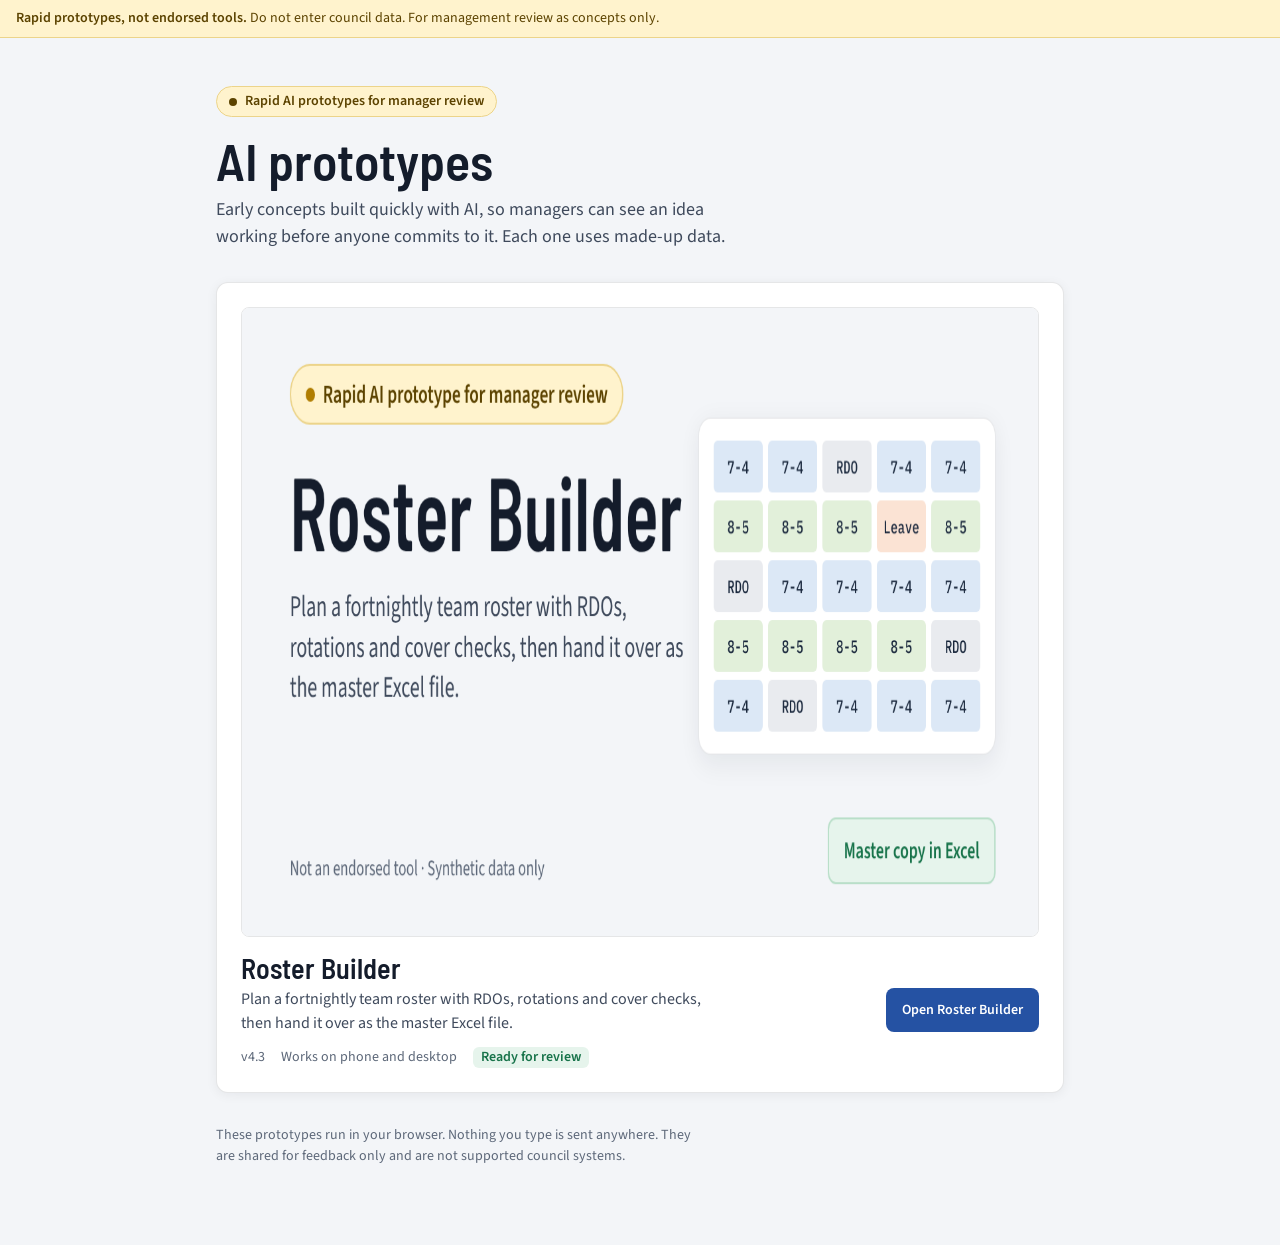
==== index.html @ 541d087a "Polish sharing links: preview cards, hub page, Roster Builder v4.3 Adds link preview tags and images" ====
<!doctype html>
<html lang="en-AU">
<head>
<meta charset="utf-8">
<meta name="viewport" content="width=device-width, initial-scale=1, viewport-fit=cover">
<title>Rapid AI prototypes for manager review</title>
<meta name="description" content="Early concepts built quickly with AI, so managers can see an idea working before anyone commits to it. Not endorsed tools; synthetic data only.">
<meta name="robots" content="noindex">
<meta name="theme-color" content="#2552a3">
<meta property="og:type" content="website">
<meta property="og:site_name" content="Rapid AI prototypes for manager review">
<meta property="og:title" content="Rapid AI prototypes for manager review">
<meta property="og:description" content="Early concepts built quickly with AI, so managers can see an idea working before anyone commits to it. Not endorsed tools. Synthetic data only.">
<meta property="og:url" content="https://ashley-pettit.github.io/Pub_Prototypes/">
<meta property="og:image" content="https://ashley-pettit.github.io/Pub_Prototypes/og.png">
<meta property="og:image:width" content="1200">
<meta property="og:image:height" content="630">
<meta property="og:image:alt" content="Rapid AI prototypes for manager review">
<meta property="og:locale" content="en_AU">
<meta name="twitter:card" content="summary_large_image">
<meta name="twitter:title" content="Rapid AI prototypes for manager review">
<meta name="twitter:image" content="https://ashley-pettit.github.io/Pub_Prototypes/og.png">
<link rel="apple-touch-icon" href="roster-builder/apple-touch-icon.png">
<link rel="icon" href="roster-builder/apple-touch-icon.png">
<link rel="preconnect" href="https://fonts.googleapis.com">
<link rel="preconnect" href="https://fonts.gstatic.com" crossorigin>
<link rel="stylesheet" href="https://fonts.googleapis.com/css2?family=Barlow+Semi+Condensed:wght@600&family=Source+Sans+3:wght@400;600&display=swap">
<style>
/* Hub page: one column of prototype cards on a light canvas, same tokens as the prototypes. */
:root
{
  --canvas: #f3f5f8; --surface: #ffffff; --border: rgba(20, 28, 43, 0.11); --ink: #141c2b; --ink-2: #3f4a5c; --ink-3: #5d6879;
  --accent: #2552a3; --banner-bg: #fff3cd; --banner-ink: #5c4300; --banner-line: #ecd48a; --ok: #17734a; --ok-soft: #e6f4ec;
  color-scheme: light;
}
@media (prefers-color-scheme: dark)
{
  :root
  {
    --canvas: #0f141b; --surface: #171e28; --border: rgba(226, 232, 240, 0.12); --ink: #e7ecf2; --ink-2: #bcc6d3; --ink-3: #9aa6b6;
    --accent: #7ea6ef; --banner-bg: #3a2f10; --banner-ink: #ffe3a1; --banner-line: #6b5720; --ok: #6fd3a0; --ok-soft: #16301f;
    color-scheme: dark;
  }
}
* { box-sizing: border-box; }
body { margin: 0; background: var(--canvas); color: var(--ink); font: 16px/1.5 "Source Sans 3", system-ui, -apple-system, "Segoe UI", sans-serif; }
.banner { background: var(--banner-bg); color: var(--banner-ink); border-bottom: 1px solid var(--banner-line); font-size: 0.875rem; padding: 8px max(16px, env(safe-area-inset-left, 0px)); padding-top: calc(8px + env(safe-area-inset-top, 0px)); }
.banner b { font-weight: 600; }
main { max-width: 880px; margin: 0 auto; padding: 48px max(16px, env(safe-area-inset-right, 0px)) 64px max(16px, env(safe-area-inset-left, 0px)); }
.tag { display: inline-flex; align-items: center; gap: 8px; background: var(--banner-bg); border: 1px solid var(--banner-line); color: var(--banner-ink); font-weight: 600; font-size: 0.875rem; padding: 4px 12px; border-radius: 20px; }
.tag::before { content: ""; width: 8px; height: 8px; border-radius: 4px; background: currentColor; }
h1 { font: 600 clamp(2.25rem, 6vw, 3.25rem)/1.05 "Barlow Semi Condensed", "Arial Narrow", sans-serif; margin: 16px 0 8px; text-wrap: balance; }
.lede { color: var(--ink-2); max-width: 60ch; margin: 0 0 32px; font-size: 1.125rem; }
.card { display: grid; grid-template-columns: minmax(0, 1fr) auto; gap: 16px 24px; align-items: center; background: var(--surface); border: 1px solid var(--border); border-radius: 12px; padding: 24px; text-decoration: none; color: var(--ink); box-shadow: 0 2px 12px rgba(16, 24, 40, 0.06); transition: border-color 150ms ease-out; }
.card:hover { border-color: var(--accent); }
.card:focus-visible { outline: 2px solid var(--accent); outline-offset: 2px; }
.card h2 { font: 600 1.75rem/1.1 "Barlow Semi Condensed", sans-serif; margin: 0 0 4px; }
.card p { margin: 0; color: var(--ink-2); max-width: 60ch; }
.meta { display: flex; flex-wrap: wrap; gap: 8px 16px; margin-top: 12px; font-size: 0.875rem; color: var(--ink-3); }
.ok { color: var(--ok); background: var(--ok-soft); border-radius: 6px; padding: 0 8px; font-weight: 600; }
.go { display: inline-flex; align-items: center; min-height: 44px; padding: 0 16px; border-radius: 8px; background: var(--accent); color: #fff; font-weight: 600; font-size: 0.875rem; white-space: nowrap; }
@media (prefers-color-scheme: dark) { .go { color: #0c1626; } }
.thumb { grid-column: 1 / -1; width: 100%; border-radius: 8px; border: 1px solid var(--border); display: block; }
.note { margin-top: 32px; color: var(--ink-3); font-size: 0.875rem; max-width: 70ch; }
@media (max-width: 600px) { .card { grid-template-columns: minmax(0, 1fr); } .go { justify-content: center; } main { padding-top: 32px; } }
@media (prefers-reduced-motion: reduce) { .card { transition: none; } }
</style>
</head>
<body>
<div class="banner" role="note"><b>Rapid prototypes, not endorsed tools.</b> Do not enter council data. For management review as concepts only.</div>
<main>
  <span class="tag">Rapid AI prototypes for manager review</span>
  <h1>AI prototypes</h1>
  <p class="lede">Early concepts built quickly with AI, so managers can see an idea working before anyone commits to it. Each one uses made-up data.</p>

  <a class="card" href="roster-builder/">
    <img class="thumb" src="roster-builder/og.png" width="1200" height="630" alt="Roster Builder preview: a colour-coded team roster with shifts, RDOs and leave.">
    <div>
      <h2>Roster Builder</h2>
      <p>Plan a fortnightly team roster with RDOs, rotations and cover checks, then hand it over as the master Excel file.</p>
      <div class="meta"><span>v4.3</span><span>Works on phone and desktop</span><span class="ok">Ready for review</span></div>
    </div>
    <span class="go">Open Roster Builder</span>
  </a>

  <p class="note">These prototypes run in your browser. Nothing you type is sent anywhere. They are shared for feedback only and are not supported council systems.</p>
</main>
</body>
</html>
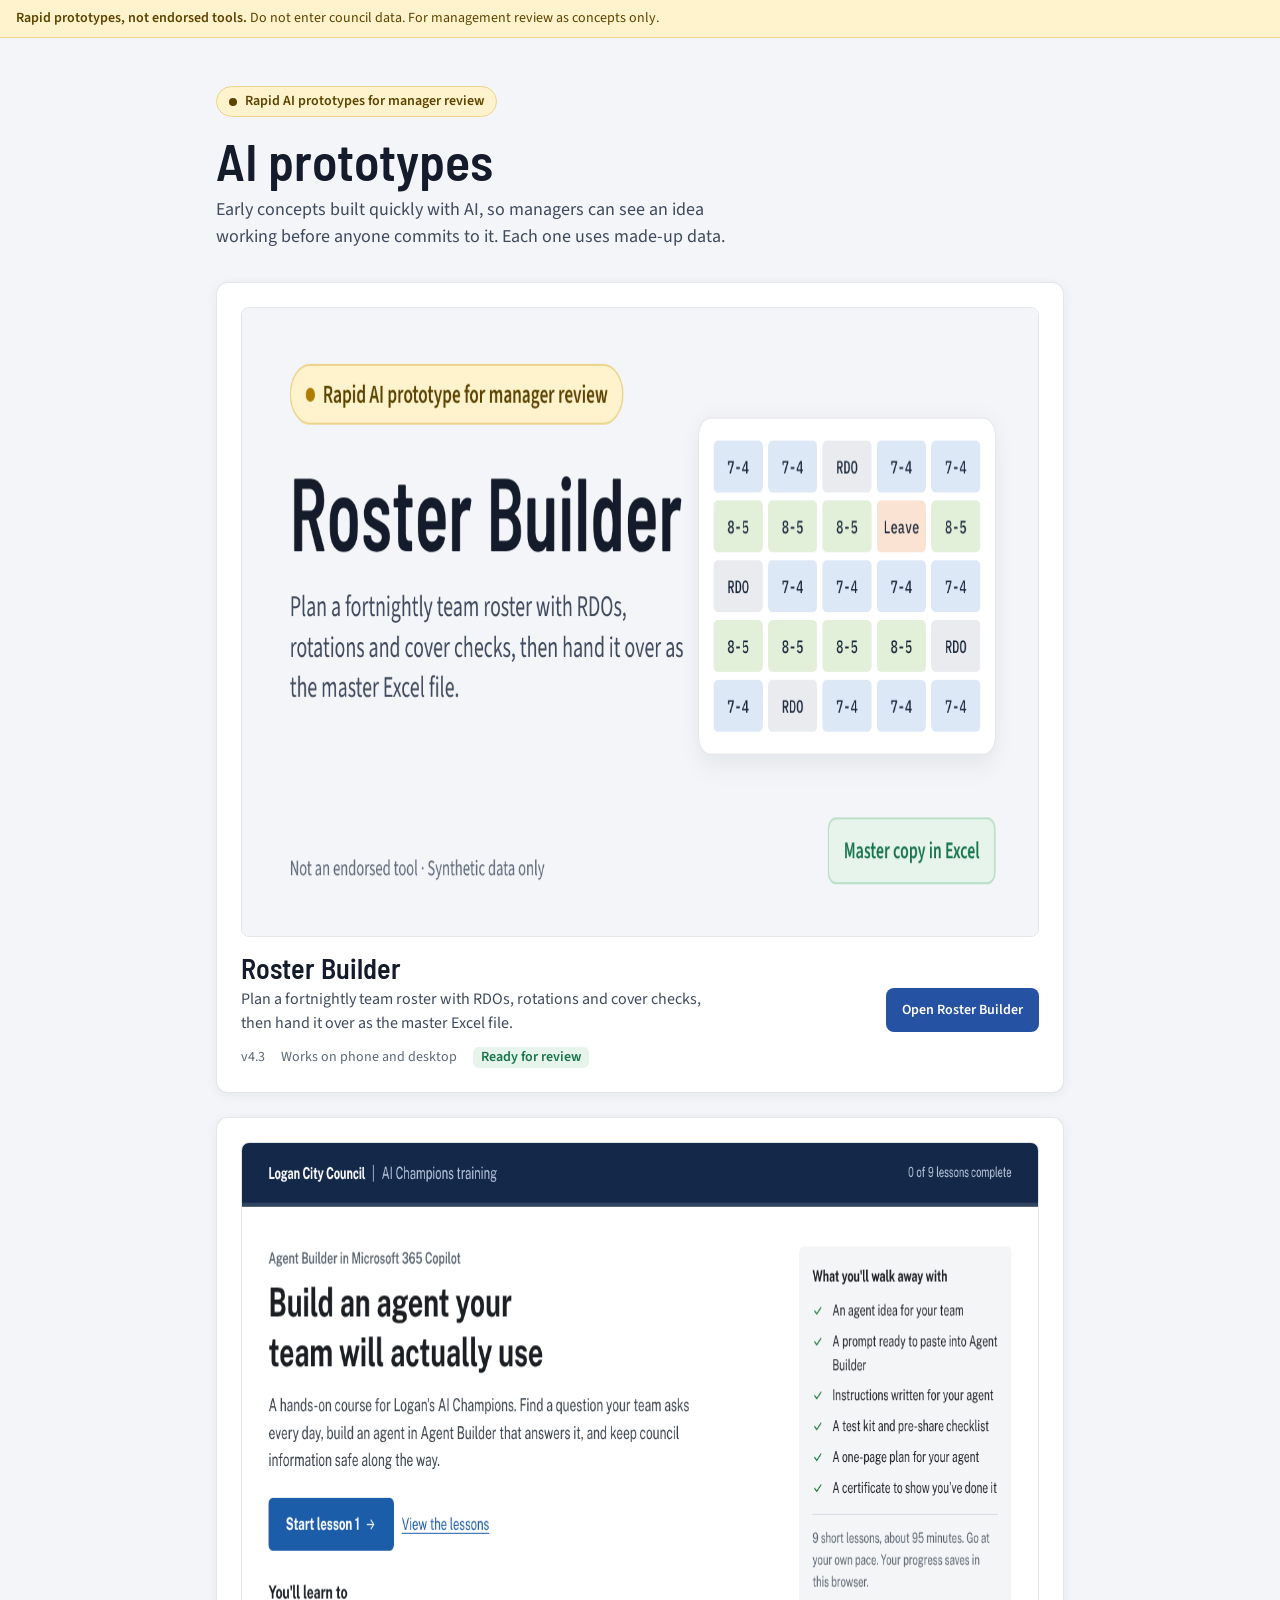
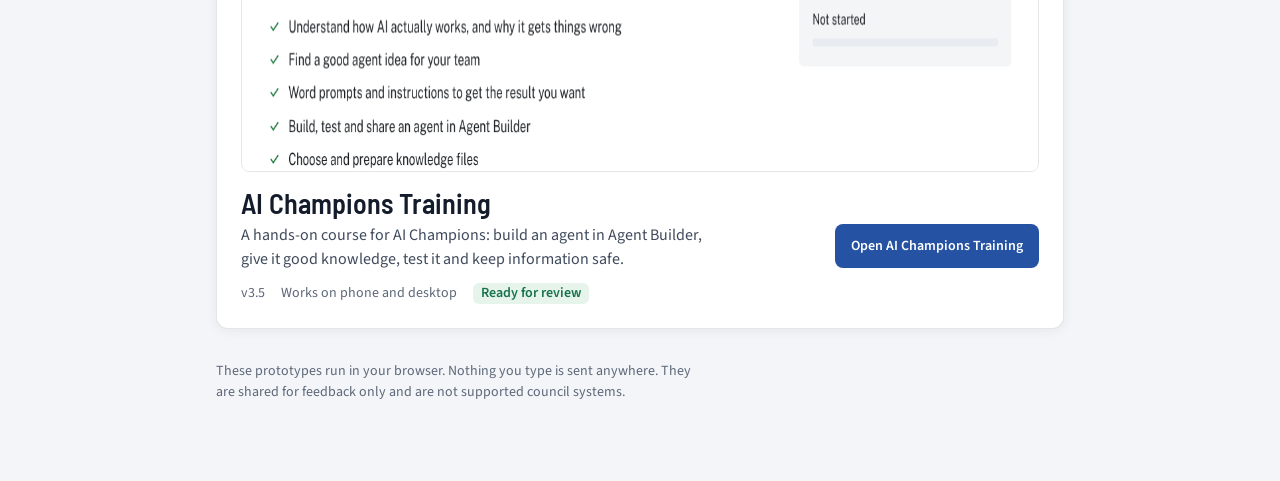
==== commit c8a40326: "Add AI Champions Training course (v3.5) to the prototypes hub Agent Builder course for AI Champions," ====
--- a/index.html
+++ b/index.html
@@ -83,6 +83,16 @@
     <span class="go">Open Roster Builder</span>
   </a>
 
+  <a class="card" href="ai-course/" style="margin-top:24px">
+    <img class="thumb" src="ai-course/og.png" width="1200" height="630" alt="AI Champions Training preview: course home page titled Build an agent your team will actually use.">
+    <div>
+      <h2>AI Champions Training</h2>
+      <p>A hands-on course for AI Champions: build an agent in Agent Builder, give it good knowledge, test it and keep information safe.</p>
+      <div class="meta"><span>v3.5</span><span>Works on phone and desktop</span><span class="ok">Ready for review</span></div>
+    </div>
+    <span class="go">Open AI Champions Training</span>
+  </a>
+
   <p class="note">These prototypes run in your browser. Nothing you type is sent anywhere. They are shared for feedback only and are not supported council systems.</p>
 </main>
 </body>
